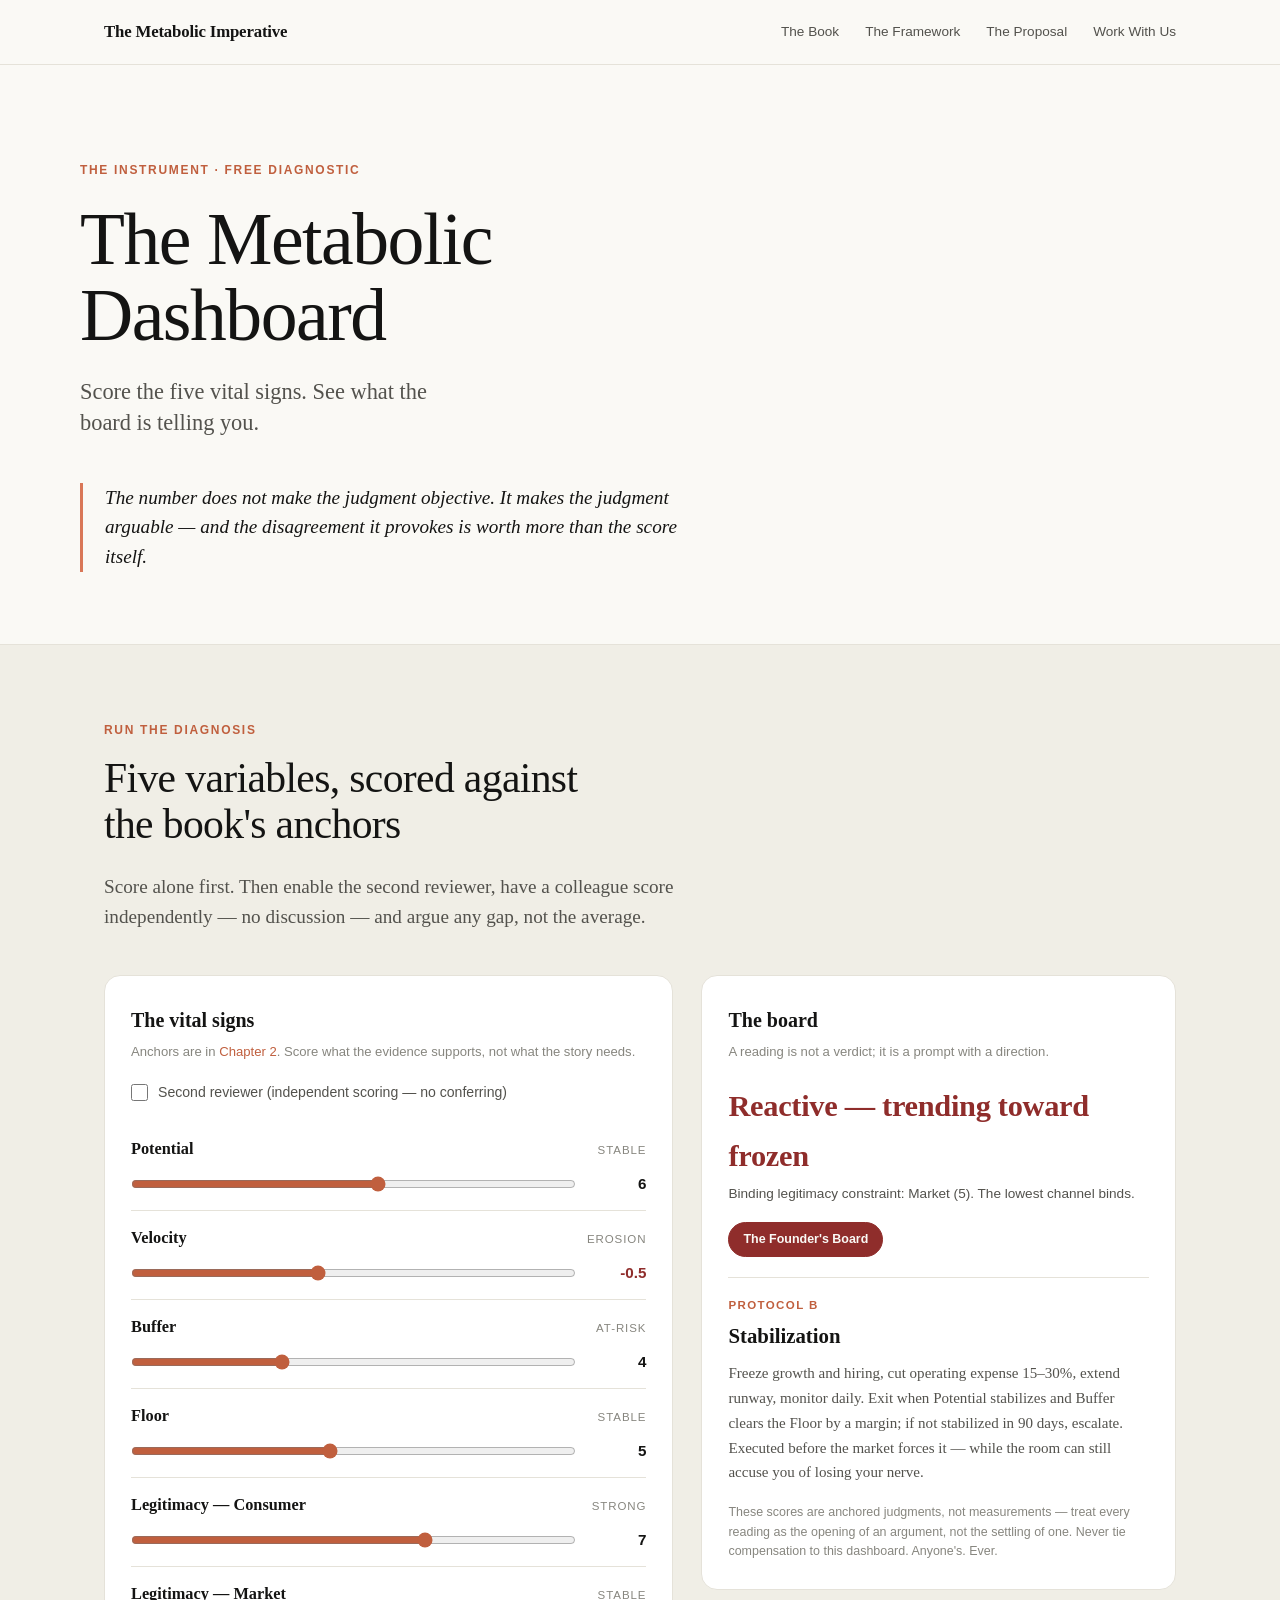
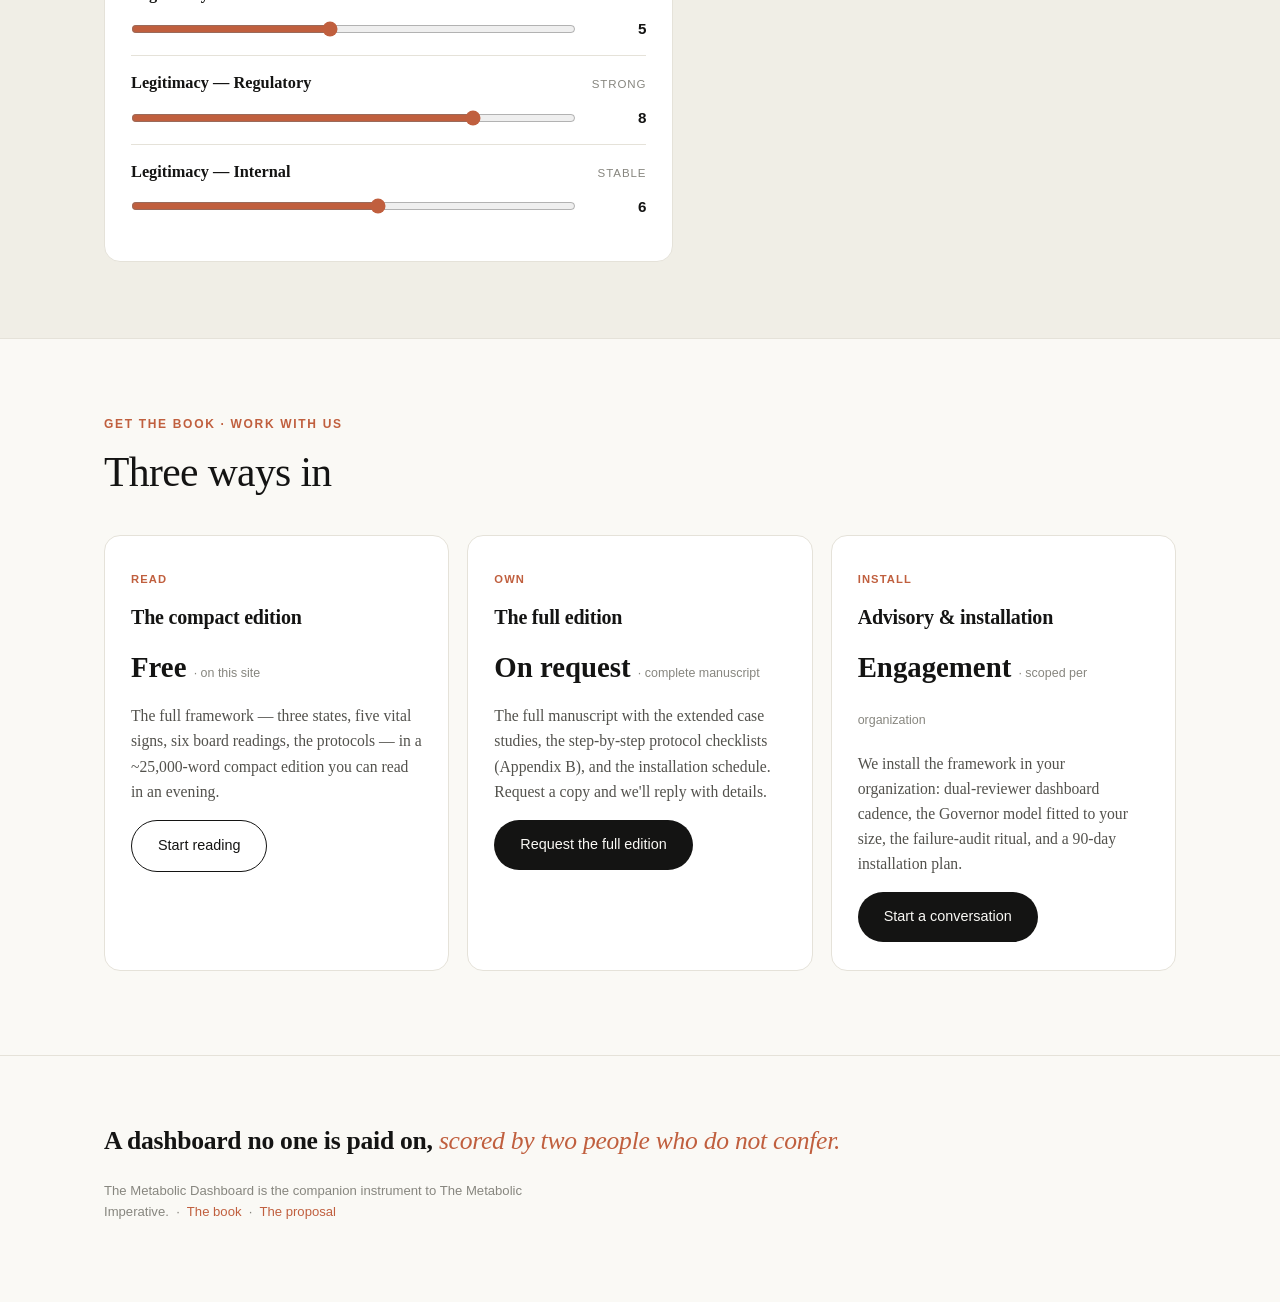
==== dashboard.html @ 69246585 "Add interactive Metabolic Dashboard and offers section New dashboard.html implements the book's inst" ====
<!DOCTYPE html>
<html lang="en">
<head>
<meta charset="UTF-8">
<meta name="viewport" content="width=device-width, initial-scale=1.0">
<title>The Metabolic Dashboard — The Metabolic Imperative</title>
<meta name="description" content="Score the five vital signs, see the board readings the scores produce, and get the protocol the framework suggests — with dual-reviewer gap detection.">
<link rel="stylesheet" href="style.css">
</head>
<body>

<nav>
  <div class="nav-inner">
    <a class="wordmark" href="index.html">The Metabolic Imperative</a>
    <div class="nav-links">
      <a href="index.html">The Book</a>
      <a href="index.html#diagnosis">The Framework</a>
      <a href="proposal.html">The Proposal</a>
      <a href="#work">Work With Us</a>
    </div>
  </div>
</nav>

<header class="hero wrap" id="top">
  <div class="eyebrow">The instrument · free diagnostic</div>
  <h1>The Metabolic Dashboard</h1>
  <p class="hero-sub">Score the five vital signs. See what the board is telling you.</p>
  <div class="hero-epigraph">
    The number does not make the judgment objective. It makes the judgment arguable — and the disagreement
    it provokes is worth more than the score itself.
  </div>
</header>

<section class="band">
  <div class="wrap">
    <div class="part-label">Run the diagnosis</div>
    <h2>Five variables, scored against the book's anchors</h2>
    <p class="lede quiet">Score alone first. Then enable the second reviewer, have a colleague score
    independently — no discussion — and argue any gap, not the average.</p>

    <div class="tool-layout">
      <div class="tool-panel">
        <h4>The vital signs</h4>
        <p class="hint">Anchors are in <a href="index.html#diagnosis">Chapter 2</a>. Score what the evidence
        supports, not what the story needs.</p>
        <div class="toggle-row">
          <input type="checkbox" id="dualToggle">
          <label for="dualToggle">Second reviewer (independent scoring — no conferring)</label>
        </div>
        <div id="sliders"></div>
      </div>

      <div>
        <div class="tool-panel">
          <h4>The board</h4>
          <p class="hint">A reading is not a verdict; it is a prompt with a direction.</p>
          <div class="result-state" id="stateLine">—</div>
          <p class="result-sub" id="stateSub"></p>
          <div class="chips" id="readings"></div>
          <div class="proto-box">
            <div class="proto-name" id="protoName">Protocol</div>
            <div class="proto-title" id="protoTitle">—</div>
            <p id="protoText"></p>
          </div>
          <div class="proto-box" id="gapBox" style="display:none;">
            <div class="proto-name">The instrument</div>
            <div class="proto-title">Argue the gap, not the average</div>
            <p id="gapText"></p>
          </div>
          <p class="tool-disclaimer">These scores are anchored judgments, not measurements — treat every
          reading as the opening of an argument, not the settling of one. Never tie compensation to this
          dashboard. Anyone's. Ever.</p>
        </div>
      </div>
    </div>
  </div>
</section>

<section id="work">
  <div class="wrap">
    <div class="part-label">Get the book · work with us</div>
    <h2>Three ways in</h2>
    <div class="grid-3">
      <div class="card">
        <span class="tag">Read</span>
        <h4>The compact edition</h4>
        <div class="offer-price">Free <small>· on this site</small></div>
        <p>The full framework — three states, five vital signs, six board readings, the protocols — in a
        ~25,000-word compact edition you can read in an evening.</p>
        <a class="btn btn-ghost" href="index.html">Start reading</a>
      </div>
      <div class="card">
        <span class="tag">Own</span>
        <h4>The full edition</h4>
        <div class="offer-price">On request <small>· complete manuscript</small></div>
        <p>The full manuscript with the extended case studies, the step-by-step protocol checklists
        (Appendix B), and the installation schedule. Request a copy and we'll reply with details.</p>
        <a class="btn btn-primary" href="mailto:kamilkhalil328@gmail.com?subject=The%20Metabolic%20Imperative%20—%20full%20edition%20request">Request the full edition</a>
      </div>
      <div class="card">
        <span class="tag">Install</span>
        <h4>Advisory &amp; installation</h4>
        <div class="offer-price">Engagement <small>· scoped per organization</small></div>
        <p>We install the framework in your organization: dual-reviewer dashboard cadence, the Governor
        model fitted to your size, the failure-audit ritual, and a 90-day installation plan.</p>
        <a class="btn btn-primary" href="mailto:kamilkhalil328@gmail.com?subject=Metabolic%20advisory%20—%20installation%20inquiry">Start a conversation</a>
      </div>
    </div>
  </div>
</section>

<footer>
  <div class="wrap">
    <div class="fin">A dashboard no one is paid on, <em>scored by two people who do not confer.</em></div>
    <p class="foot-meta">The Metabolic Dashboard is the companion instrument to The Metabolic Imperative.
    &nbsp;·&nbsp; <a href="index.html">The book</a> &nbsp;·&nbsp; <a href="proposal.html">The proposal</a></p>
  </div>
</footer>

<script>
(function () {
  var VARS = [
    { id: 'potential',  name: 'Potential',              min: 1,  max: 10, step: 0.5, init: 6,    words: { 2: 'Critical', 4: 'At-risk', 6: 'Stable', 8: 'Strong', 10: 'Generative' } },
    { id: 'velocity',   name: 'Velocity',               min: -3, max: 3,  step: 0.5, init: -0.5, words: { '-3': 'Collapse', '-2': 'Decline', '-1': 'Erosion', 0: 'Flat', 1: 'Improvement', 2: 'Compounding', 3: 'Escape' } },
    { id: 'buffer',     name: 'Buffer',                 min: 1,  max: 10, step: 0.5, init: 4,    words: { 2: 'Critical', 4: 'At-risk', 6: 'Stable', 8: 'Strong', 10: 'Generative' } },
    { id: 'floor',      name: 'Floor',                  min: 1,  max: 10, step: 0.5, init: 5,    words: { 2: 'Critical', 4: 'At-risk', 6: 'Stable', 8: 'Strong', 10: 'Generative' } },
    { id: 'consumer',   name: 'Legitimacy — Consumer',  min: 1,  max: 10, step: 0.5, init: 7,    words: { 2: 'Critical', 4: 'At-risk', 6: 'Stable', 8: 'Strong', 10: 'Generative' } },
    { id: 'market',     name: 'Legitimacy — Market',    min: 1,  max: 10, step: 0.5, init: 5,    words: { 2: 'Critical', 4: 'At-risk', 6: 'Stable', 8: 'Strong', 10: 'Generative' } },
    { id: 'regulatory', name: 'Legitimacy — Regulatory', min: 1, max: 10, step: 0.5, init: 8,    words: { 2: 'Critical', 4: 'At-risk', 6: 'Stable', 8: 'Strong', 10: 'Generative' } },
    { id: 'internal',   name: 'Legitimacy — Internal',  min: 1,  max: 10, step: 0.5, init: 6,    words: { 2: 'Critical', 4: 'At-risk', 6: 'Stable', 8: 'Strong', 10: 'Generative' } }
  ];

  var READINGS = [
    { id: 'quiet',   name: 'The Quiet Death',           test: function (s) { return s.potential >= 7 && s.velocity < 0; },
      note: 'High Potential, negative Velocity — every number except one says you are winning.' },
    { id: 'gilded',  name: 'The Gilded Trap',           test: function (s) { return s.buffer >= 7 && s.floor <= 4; },
      note: 'Strong Buffer, weak Floor — cash-rich and structurally unable to shrink.' },
    { id: 'hollow',  name: 'The Hollow Board',          test: function (s) { return Math.min(s.consumer, s.market, s.regulatory) >= 6 && s.internal <= 5; },
      note: 'External channels strong, Internal sliding — your own people reprice you first.' },
    { id: 'vector',  name: 'Velocity Without a Vector', test: function (s) { return s.velocity > 0 && s.market <= 4; },
      note: 'Motion the environment is not buying. Speed is only a virtue in a direction.' },
    { id: 'founder', name: "The Founder's Board",       test: function (s) { return s.potential >= 5 && s.potential <= 6.5 && s.velocity < 0 && s.velocity >= -1 && s.buffer <= 4.5 && s.floor >= 4 && s.floor <= 6; },
      note: 'Nothing on it forces action; everything on it permits decline.' }
  ];

  var sliders = document.getElementById('sliders');
  var dual = document.getElementById('dualToggle');

  VARS.forEach(function (v) {
    var row = document.createElement('div');
    row.className = 'slider-row';
    row.innerHTML =
      '<div class="slider-head"><label for="' + v.id + '_a">' + v.name + '</label>' +
      '<span class="anchor-word" id="' + v.id + '_word"></span></div>' +
      '<div class="slider-pair"><input type="range" id="' + v.id + '_a" min="' + v.min + '" max="' + v.max +
      '" step="' + v.step + '" value="' + v.init + '" aria-label="' + v.name + ' — reviewer A">' +
      '<span class="val" id="' + v.id + '_a_val"></span></div>' +
      '<div class="slider-pair b-row" id="' + v.id + '_b_row" hidden>' +
      '<input type="range" id="' + v.id + '_b" min="' + v.min + '" max="' + v.max +
      '" step="' + v.step + '" value="' + v.init + '" aria-label="' + v.name + ' — reviewer B">' +
      '<span class="val" id="' + v.id + '_b_val"></span></div>' +
      '<div class="gap-flag" id="' + v.id + '_gap"></div>';
    sliders.appendChild(row);
  });

  function anchorWord(v, x) {
    if (v.id === 'velocity') {
      var k = x < 0 ? String(Math.ceil(x)) : String(Math.floor(x));
      if (x < 0 && x > -1) k = '-1';
      return v.words[k] || '';
    }
    var band = Math.min(10, 2 * Math.ceil(x / 2));
    return v.words[band] || '';
  }

  function fmt(x) { return (x > 0 && arguments[1] === 'vel' ? '+' : '') + x; }

  function scores(suffix) {
    var s = {};
    VARS.forEach(function (v) { s[v.id] = parseFloat(document.getElementById(v.id + '_' + suffix).value); });
    return s;
  }

  function classify(s) {
    var legit = [s.consumer, s.market, s.regulatory, s.internal];
    var weakChannels = legit.filter(function (x) { return x <= 4; }).length;
    // Protocol C is a conjunction: Buffer at/below Floor level AND negative Velocity AND >=2 legitimacy channels failing
    if (s.buffer <= 3 && s.velocity < 0 && weakChannels >= 2) {
      return { proto: 'C', title: 'Restructuring', state: 'Frozen — or nearly',
        text: 'All three triggers hold jointly. Sever non-essential components, migrate the core to a leaner architecture, rebuild from the reduced base. Protocol C is not bankruptcy — it is the release of the metabolic organization trapped inside the frozen one.' };
    }
    if (s.velocity < 0 && (s.buffer <= 5 || weakChannels >= 1)) {
      return { proto: 'B', title: 'Stabilization', state: 'Reactive — trending toward frozen',
        text: 'Freeze growth and hiring, cut operating expense 15–30%, extend runway, monitor daily. Exit when Potential stabilizes and Buffer clears the Floor by a margin; if not stabilized in 90 days, escalate. Executed before the market forces it — while the room can still accuse you of losing your nerve.' };
    }
    if (s.velocity < 0) {
      return { proto: 'B', title: 'Stabilization (watch)', state: 'Reactive',
        text: 'Velocity is negative but buffers hold. The default says stabilize — and the default is not a law: sometimes negative Velocity calls for investment, not retrenchment. The Governor’s real job is to know when the default is wrong.' };
    }
    return { proto: 'A', title: 'Routine Maintenance', state: 'Metabolic — if you keep paying for it',
      text: 'Monitor weekly, audit every significant deviation, hold buffers at target, invest a fixed 20% in exploratory capability. In Protocol A, discipline is the objective, not growth. This is the hardest thing to believe when nothing is on fire.' };
  }

  function render() {
    var dualOn = dual.checked;
    var a = scores('a');

    VARS.forEach(function (v) {
      var av = a[v.id];
      var aEl = document.getElementById(v.id + '_a_val');
      aEl.textContent = (dualOn ? 'A ' : '') + (v.id === 'velocity' && av > 0 ? '+' : '') + av;
      aEl.className = 'val' + (av < 0 ? ' neg' : '');
      document.getElementById(v.id + '_word').textContent = anchorWord(v, av);
      document.getElementById(v.id + '_b_row').hidden = !dualOn;
      var gapEl = document.getElementById(v.id + '_gap');
      if (dualOn) {
        var bv = parseFloat(document.getElementById(v.id + '_b').value);
        var bEl = document.getElementById(v.id + '_b_val');
        bEl.textContent = 'B ' + (v.id === 'velocity' && bv > 0 ? '+' : '') + bv;
        bEl.className = 'val' + (bv < 0 ? ' neg' : '');
        var gap = Math.abs(av - bv);
        var threshold = v.id === 'velocity' ? 1.5 : 2;
        if (gap > threshold) {
          gapEl.textContent = 'Gap of ' + gap + ' — the most important data point in the room. You are watching different evidence.';
          gapEl.className = 'gap-flag on';
        } else { gapEl.className = 'gap-flag'; }
      } else { gapEl.className = 'gap-flag'; }
    });

    var result = classify(a);
    var stateLine = document.getElementById('stateLine');
    stateLine.innerHTML = result.proto === 'A' ? result.state
      : '<span class="crimson-text">' + result.state + '</span>';
    var legitVals = { Consumer: a.consumer, Market: a.market, Regulatory: a.regulatory, Internal: a.internal };
    var binding = Object.keys(legitVals).sort(function (x, y) { return legitVals[x] - legitVals[y]; })[0];
    document.getElementById('stateSub').textContent =
      'Binding legitimacy constraint: ' + binding + ' (' + legitVals[binding] + '). The lowest channel binds.';

    var chips = document.getElementById('readings');
    chips.innerHTML = '';
    var any = false;
    READINGS.forEach(function (r) {
      if (r.test(a)) {
        any = true;
        var c = document.createElement('span');
        c.className = 'chip on';
        c.textContent = r.name;
        c.title = r.note;
        chips.appendChild(c);
      }
    });
    if (!any) {
      var c = document.createElement('span');
      c.className = 'chip good';
      c.textContent = 'No named death pattern on the board';
      chips.appendChild(c);
    }

    document.getElementById('protoName').textContent = 'Protocol ' + result.proto;
    document.getElementById('protoTitle').textContent = result.title;
    document.getElementById('protoText').textContent = result.text;

    var gapBox = document.getElementById('gapBox');
    if (dualOn) {
      var b = scores('b');
      var gaps = VARS.filter(function (v) {
        return Math.abs(a[v.id] - b[v.id]) > (v.id === 'velocity' ? 1.5 : 2);
      }).map(function (v) { return v.name; });
      if (gaps.length) {
        gapBox.style.display = '';
        document.getElementById('gapText').textContent =
          'Large gaps on: ' + gaps.join(', ') + '. Do not average them. The goal of the argument is to make both underlying theories of the organization explicit enough to test.';
      } else {
        gapBox.style.display = '';
        document.getElementById('gapText').textContent =
          'Reviewers land close on every variable. Remember: a framework that produces perfect agreement produces nothing — if you already see the same thing, you did not need the instrument today.';
      }
    } else { gapBox.style.display = 'none'; }
  }

  sliders.addEventListener('input', render);
  dual.addEventListener('change', render);
  render();
})();
</script>

</body>
</html>
---- style.css ----
:root {
    --bg: #faf9f5;
    --bg-alt: #f0eee6;
    --card: #ffffff;
    --ink: #141413;
    --ink-2: #53524d;
    --muted: #87867f;
    --border: #e5e2d9;
    --clay: #d97757;
    --clay-dark: #c05f3e;
    --crimson: #8f2d2b;
    --serif: "Tiempos Text", Georgia, "Times New Roman", serif;
    --sans: "Styrene B", -apple-system, BlinkMacSystemFont, "Segoe UI", Helvetica, Arial, sans-serif;
    --mono: "SF Mono", ui-monospace, "Cascadia Code", Menlo, Consolas, monospace;
  }
  * { margin: 0; padding: 0; box-sizing: border-box; }
  html { scroll-behavior: smooth; scroll-padding-top: 84px; }
  body {
    background: var(--bg);
    color: var(--ink);
    font-family: var(--serif);
    font-size: 1.0625rem;
    line-height: 1.65;
    -webkit-font-smoothing: antialiased;
  }
  ::selection { background: #f3d9ce; }

  .wrap { max-width: 1120px; margin: 0 auto; padding: 0 24px; }
  .prose { max-width: 720px; }
  .prose p + p { margin-top: 1.1em; }
  a { color: var(--clay-dark); text-decoration: none; }
  a:hover { text-decoration: underline; }

  /* ---------- Nav ---------- */
  nav {
    position: sticky; top: 0; z-index: 50;
    background: rgba(250, 249, 245, 0.92);
    backdrop-filter: blur(10px);
    border-bottom: 1px solid var(--border);
  }
  .nav-inner {
    max-width: 1120px; margin: 0 auto; padding: 0 24px;
    height: 64px; display: flex; align-items: center; justify-content: space-between; gap: 16px;
  }
  .wordmark { font-family: var(--serif); font-weight: 700; font-size: 1.05rem; color: var(--ink); letter-spacing: -0.01em; white-space: nowrap; }
  .wordmark:hover { text-decoration: none; }
  .nav-links { display: flex; gap: 26px; font-family: var(--sans); font-size: 0.85rem; }
  .nav-links a { color: var(--ink-2); }
  .nav-links a:hover { color: var(--ink); text-decoration: none; }
  @media (max-width: 720px) { .nav-links { display: none; } }

  /* ---------- Hero ---------- */
  header.hero { padding: 96px 0 72px; }
  .hero-byline { margin-top: 18px; font-family: var(--sans); font-size: 0.92rem; color: var(--ink-2); }
  .hero-byline strong { color: var(--ink); font-weight: 600; }

  /* ---------- Proposal meta & outline ---------- */
  .meta-list {
    margin-top: 40px; max-width: 660px;
    background: var(--card); border: 1px solid var(--border); border-radius: 16px;
    padding: 10px 26px;
  }
  .meta-row {
    display: grid; grid-template-columns: 160px 1fr; gap: 16px;
    padding: 13px 0; border-bottom: 1px solid var(--border); font-size: 0.95rem;
  }
  .meta-row:last-child { border-bottom: none; }
  .meta-row dt {
    font-family: var(--sans); font-size: 0.72rem; letter-spacing: 0.1em;
    text-transform: uppercase; color: var(--muted); font-weight: 600; padding-top: 3px;
  }
  .meta-row dd { color: var(--ink); }
  @media (max-width: 560px) { .meta-row { grid-template-columns: 1fr; gap: 2px; } }
  .outline { margin: 36px 0 8px; max-width: 780px; }
  .outline-part {
    font-family: var(--sans); font-size: 0.75rem; letter-spacing: 0.14em;
    text-transform: uppercase; color: var(--clay-dark); font-weight: 600; margin: 34px 0 6px;
  }
  .outline-item { border-top: 1px solid var(--border); padding: 16px 0; }
  .outline-item h5 { font-family: var(--serif); font-size: 1.08rem; font-weight: 600; margin-bottom: 3px; }
  .outline-item p { font-size: 0.95rem; color: var(--ink-2); }
  .checklist { margin: 30px 0 8px; max-width: 720px; display: grid; gap: 12px; list-style: none; }
  .checklist li {
    position: relative; padding-left: 32px; font-size: 1rem; color: var(--ink-2); line-height: 1.6;
  }
  .checklist li::before {
    content: ""; position: absolute; left: 0; top: 7px;
    width: 14px; height: 14px; border-radius: 50%;
    background: var(--clay); opacity: 0.9;
  }
  .checklist li strong { color: var(--ink); }
  .eyebrow {
    font-family: var(--sans); font-size: 0.75rem; letter-spacing: 0.14em;
    text-transform: uppercase; color: var(--clay-dark); font-weight: 600; margin-bottom: 20px;
  }
  h1 {
    font-family: var(--serif); font-weight: 500; letter-spacing: -0.02em;
    font-size: clamp(2.6rem, 6.5vw, 4.6rem); line-height: 1.04; max-width: 17ch;
  }
  .hero-sub {
    margin-top: 22px; font-size: clamp(1.15rem, 2.2vw, 1.4rem);
    color: var(--ink-2); max-width: 34ch; line-height: 1.4;
  }
  .hero-epigraph {
    margin-top: 44px; max-width: 620px; border-left: 3px solid var(--clay);
    padding-left: 22px; font-size: 1.2rem; line-height: 1.55; font-style: italic; color: var(--ink);
  }
  .hero-cta { margin-top: 40px; display: flex; gap: 14px; flex-wrap: wrap; }
  .btn {
    font-family: var(--sans); font-size: 0.9rem; font-weight: 500;
    padding: 13px 26px; border-radius: 999px; display: inline-block; transition: all .15s ease;
  }
  .btn:hover { text-decoration: none; }
  .btn-primary { background: var(--ink); color: var(--bg); }
  .btn-primary:hover { background: #33322e; }
  .btn-ghost { border: 1px solid var(--ink); color: var(--ink); }
  .btn-ghost:hover { background: var(--ink); color: var(--bg); }

  /* ---------- Sections ---------- */
  section { padding: 76px 0; }
  section.band { background: var(--bg-alt); border-top: 1px solid var(--border); border-bottom: 1px solid var(--border); }
  .part-label {
    font-family: var(--sans); font-size: 0.75rem; letter-spacing: 0.14em;
    text-transform: uppercase; color: var(--clay-dark); font-weight: 600; margin-bottom: 14px;
  }
  h2 {
    font-family: var(--serif); font-weight: 500; letter-spacing: -0.015em;
    font-size: clamp(1.8rem, 3.6vw, 2.6rem); line-height: 1.12; margin-bottom: 24px; max-width: 24ch;
  }
  h3 {
    font-family: var(--serif); font-weight: 600; font-size: 1.35rem;
    margin: 44px 0 14px; letter-spacing: -0.01em;
  }
  .lede { font-size: 1.2rem; line-height: 1.55; color: var(--ink); max-width: 680px; }
  .quiet { color: var(--ink-2); }

  /* ---------- Cards ---------- */
  .grid-3 { display: grid; grid-template-columns: repeat(3, 1fr); gap: 18px; margin: 40px 0 8px; }
  .grid-2 { display: grid; grid-template-columns: repeat(2, 1fr); gap: 18px; margin: 40px 0 8px; }
  @media (max-width: 860px) { .grid-3, .grid-2 { grid-template-columns: 1fr; } }
  .card {
    background: var(--card); border: 1px solid var(--border); border-radius: 16px;
    padding: 28px 26px;
  }
  .card h4 { font-family: var(--serif); font-size: 1.25rem; font-weight: 600; margin-bottom: 10px; letter-spacing: -0.01em; }
  .card .tag {
    display: inline-block; font-family: var(--sans); font-size: 0.7rem; font-weight: 600;
    letter-spacing: 0.1em; text-transform: uppercase; color: var(--clay-dark); margin-bottom: 12px;
  }
  .card p { font-size: 0.98rem; color: var(--ink-2); line-height: 1.6; }
  .card p strong { color: var(--ink); }
  .card p + p { margin-top: 0.8em; }

  /* ---------- Callout ---------- */
  .callout {
    background: var(--card); border: 1px solid var(--border); border-radius: 16px;
    padding: 36px 38px; max-width: 780px; margin-top: 8px;
  }
  .callout p + p { margin-top: 1em; }
  @media (max-width: 640px) { .callout { padding: 26px 22px; } }

  .pullquote {
    margin: 40px 0; padding: 30px 34px; border-radius: 16px;
    background: var(--ink); color: var(--bg); max-width: 760px;
    font-size: 1.25rem; line-height: 1.5; font-style: italic;
  }
  .pullquote .attr { display: block; margin-top: 12px; font-style: normal; font-family: var(--sans); font-size: 0.8rem; color: #b8b6ad; letter-spacing: 0.06em; text-transform: uppercase; }

  /* ---------- Figures ---------- */
  figure { margin: 44px 0; }
  .fig-frame {
    background: var(--card); border: 1px solid var(--border); border-radius: 16px;
    padding: 28px; overflow-x: auto;
  }
  figure svg { display: block; width: 100%; height: auto; min-width: 560px; }
  figcaption { margin-top: 14px; font-family: var(--sans); font-size: 0.82rem; color: var(--muted); line-height: 1.5; max-width: 680px; }
  figcaption strong { color: var(--ink-2); }

  /* ---------- Vital signs ---------- */
  .sign { border-top: 1px solid var(--border); padding: 30px 0; display: grid; grid-template-columns: 260px 1fr; gap: 28px; }
  @media (max-width: 860px) { .sign { grid-template-columns: 1fr; gap: 10px; } }
  .sign-name { font-family: var(--serif); font-size: 1.5rem; font-weight: 600; letter-spacing: -0.01em; }
  .sign-scale { font-family: var(--sans); font-size: 0.75rem; color: var(--muted); margin-top: 6px; letter-spacing: 0.08em; text-transform: uppercase; }
  .sign-body p { color: var(--ink-2); font-size: 1rem; }
  .sign-body p strong { color: var(--ink); }
  .sign-body p + p { margin-top: 0.8em; }
  .anchors { margin-top: 16px; display: grid; gap: 6px; }
  .anchor { display: grid; grid-template-columns: 118px 1fr; gap: 12px; font-size: 0.88rem; line-height: 1.5; }
  .anchor .a-range { font-family: var(--sans); font-weight: 600; font-size: 0.78rem; color: var(--ink); padding-top: 2px; }
  .anchor .a-text { color: var(--ink-2); }
  .reading-dash {
    font-family: var(--sans); font-size: 0.85rem; margin-top: 16px;
    background: var(--bg-alt); border: 1px solid var(--border); border-radius: 10px;
    padding: 12px 16px; color: var(--ink); display: inline-block;
  }
  .reading-dash b { color: var(--crimson); }

  /* ---------- Dashboard table ---------- */
  .dash-wrap { overflow-x: auto; margin: 40px 0 10px; }
  table.dash {
    border-collapse: collapse; width: 100%; max-width: 640px;
    background: var(--card); border: 1px solid var(--border); border-radius: 16px; overflow: hidden;
    font-family: var(--sans); font-size: 0.92rem;
  }
  table.dash { border-style: hidden; box-shadow: 0 0 0 1px var(--border); border-radius: 16px; }
  .dash th, .dash td { text-align: left; padding: 13px 20px; border-bottom: 1px solid var(--border); }
  .dash th { font-size: 0.72rem; letter-spacing: 0.1em; text-transform: uppercase; color: var(--muted); font-weight: 600; }
  .dash tr:last-child td { border-bottom: none; }
  .dash td.num { font-variant-numeric: tabular-nums; font-weight: 600; }
  .dash td.num.warn { color: var(--crimson); }
  .dash-note { font-family: var(--sans); font-size: 0.82rem; color: var(--muted); margin-top: 12px; max-width: 640px; }

  /* ---------- Stages / steps ---------- */
  .stages { counter-reset: stage; margin: 36px 0 8px; display: grid; gap: 14px; max-width: 780px; }
  .stage {
    background: var(--card); border: 1px solid var(--border); border-radius: 14px;
    padding: 20px 24px 20px 68px; position: relative;
  }
  .stage::before {
    counter-increment: stage; content: counter(stage);
    position: absolute; left: 22px; top: 20px;
    width: 30px; height: 30px; border-radius: 50%;
    background: var(--ink); color: var(--bg);
    font-family: var(--sans); font-size: 0.85rem; font-weight: 600;
    display: flex; align-items: center; justify-content: center;
  }
  .stage h5 { font-family: var(--serif); font-size: 1.08rem; font-weight: 600; margin-bottom: 4px; }
  .stage p { font-size: 0.95rem; color: var(--ink-2); }
  .stage.crimson::before { background: var(--crimson); }

  /* ---------- Q&A highlight ---------- */
  .the-test {
    margin: 44px 0; max-width: 780px;
    border: 1px solid var(--border); border-left: 4px solid var(--clay);
    border-radius: 0 16px 16px 0; background: var(--card); padding: 30px 34px;
  }
  .the-test .q { font-size: 1.35rem; font-style: italic; line-height: 1.45; }
  .the-test .a { margin-top: 14px; font-family: var(--sans); font-size: 0.9rem; color: var(--ink-2); }
  .the-test .a b { color: var(--ink); }

  /* ---------- Footer ---------- */
  footer { border-top: 1px solid var(--border); padding: 64px 0 80px; }
  .fin { font-family: var(--serif); font-size: 1.6rem; font-weight: 600; letter-spacing: -0.01em; }
  .fin em { color: var(--clay-dark); font-weight: 500; }
  .foot-meta { margin-top: 18px; font-family: var(--sans); font-size: 0.82rem; color: var(--muted); max-width: 60ch; line-height: 1.6; }

  .sources { columns: 2; column-gap: 40px; font-size: 0.9rem; color: var(--ink-2); max-width: 900px; margin-top: 8px; }
  .sources p { break-inside: avoid; margin-bottom: 0.9em; }
  @media (max-width: 720px) { .sources { columns: 1; } }

  /* ---------- Dashboard tool ---------- */
  .tool-layout { display: grid; grid-template-columns: 1.2fr 1fr; gap: 28px; margin-top: 44px; align-items: start; }
  @media (max-width: 960px) { .tool-layout { grid-template-columns: 1fr; } }
  .tool-panel { background: var(--card); border: 1px solid var(--border); border-radius: 16px; padding: 28px 26px; }
  .tool-panel h4 { font-family: var(--serif); font-size: 1.25rem; font-weight: 600; margin-bottom: 4px; }
  .tool-panel .hint { font-family: var(--sans); font-size: 0.82rem; color: var(--muted); margin-bottom: 18px; }
  .slider-row { padding: 14px 0; border-top: 1px solid var(--border); }
  .slider-row:first-of-type { border-top: none; }
  .slider-head { display: flex; justify-content: space-between; align-items: baseline; gap: 12px; }
  .slider-head label { font-family: var(--serif); font-weight: 600; font-size: 1.02rem; }
  .slider-head .anchor-word { font-family: var(--sans); font-size: 0.72rem; letter-spacing: 0.08em; text-transform: uppercase; color: var(--muted); }
  .slider-pair { display: grid; grid-template-columns: 1fr 56px; gap: 14px; align-items: center; margin-top: 8px; }
  .slider-pair[hidden] { display: none; }
  .slider-pair.b-row { opacity: 0.95; }
  .slider-pair .who { font-family: var(--sans); font-size: 0.7rem; font-weight: 600; color: var(--muted); }
  input[type="range"] { width: 100%; accent-color: var(--clay-dark); height: 22px; }
  .val { font-family: var(--sans); font-variant-numeric: tabular-nums; font-weight: 600; font-size: 0.95rem; text-align: right; }
  .val.neg { color: var(--crimson); }
  .gap-flag {
    margin-top: 8px; display: none; font-family: var(--sans); font-size: 0.8rem;
    background: #f7e8e0; border: 1px solid #eacdbd; color: var(--clay-dark);
    border-radius: 8px; padding: 7px 12px;
  }
  .gap-flag.on { display: block; }
  .toggle-row { display: flex; align-items: center; gap: 10px; font-family: var(--sans); font-size: 0.88rem; color: var(--ink-2); margin-bottom: 18px; }
  .toggle-row input { accent-color: var(--clay-dark); width: 17px; height: 17px; }
  .result-state { font-family: var(--serif); font-size: 1.9rem; font-weight: 600; letter-spacing: -0.01em; margin: 4px 0 2px; }
  .result-state .crimson-text { color: var(--crimson); }
  .result-sub { font-family: var(--sans); font-size: 0.85rem; color: var(--ink-2); line-height: 1.55; }
  .chips { display: flex; flex-wrap: wrap; gap: 8px; margin: 18px 0 4px; }
  .chip {
    font-family: var(--sans); font-size: 0.78rem; font-weight: 600;
    border-radius: 999px; padding: 6px 14px; border: 1px solid var(--border); color: var(--muted);
  }
  .chip.on { background: var(--crimson); border-color: var(--crimson); color: var(--bg); }
  .chip.good { background: var(--ink); border-color: var(--ink); color: var(--bg); }
  .proto-box { border-top: 1px solid var(--border); margin-top: 20px; padding-top: 18px; }
  .proto-name { font-family: var(--sans); font-size: 0.72rem; letter-spacing: 0.12em; text-transform: uppercase; font-weight: 700; color: var(--clay-dark); }
  .proto-title { font-family: var(--serif); font-size: 1.3rem; font-weight: 600; margin: 4px 0 8px; }
  .proto-box p { font-size: 0.94rem; color: var(--ink-2); }
  .tool-disclaimer { margin-top: 18px; font-family: var(--sans); font-size: 0.78rem; color: var(--muted); line-height: 1.55; }

  /* ---------- Offers ---------- */
  .offer-price { font-family: var(--serif); font-size: 1.8rem; font-weight: 600; margin: 6px 0 12px; }
  .offer-price small { font-family: var(--sans); font-size: 0.78rem; font-weight: 500; color: var(--muted); }
  .card .btn { margin-top: 16px; }
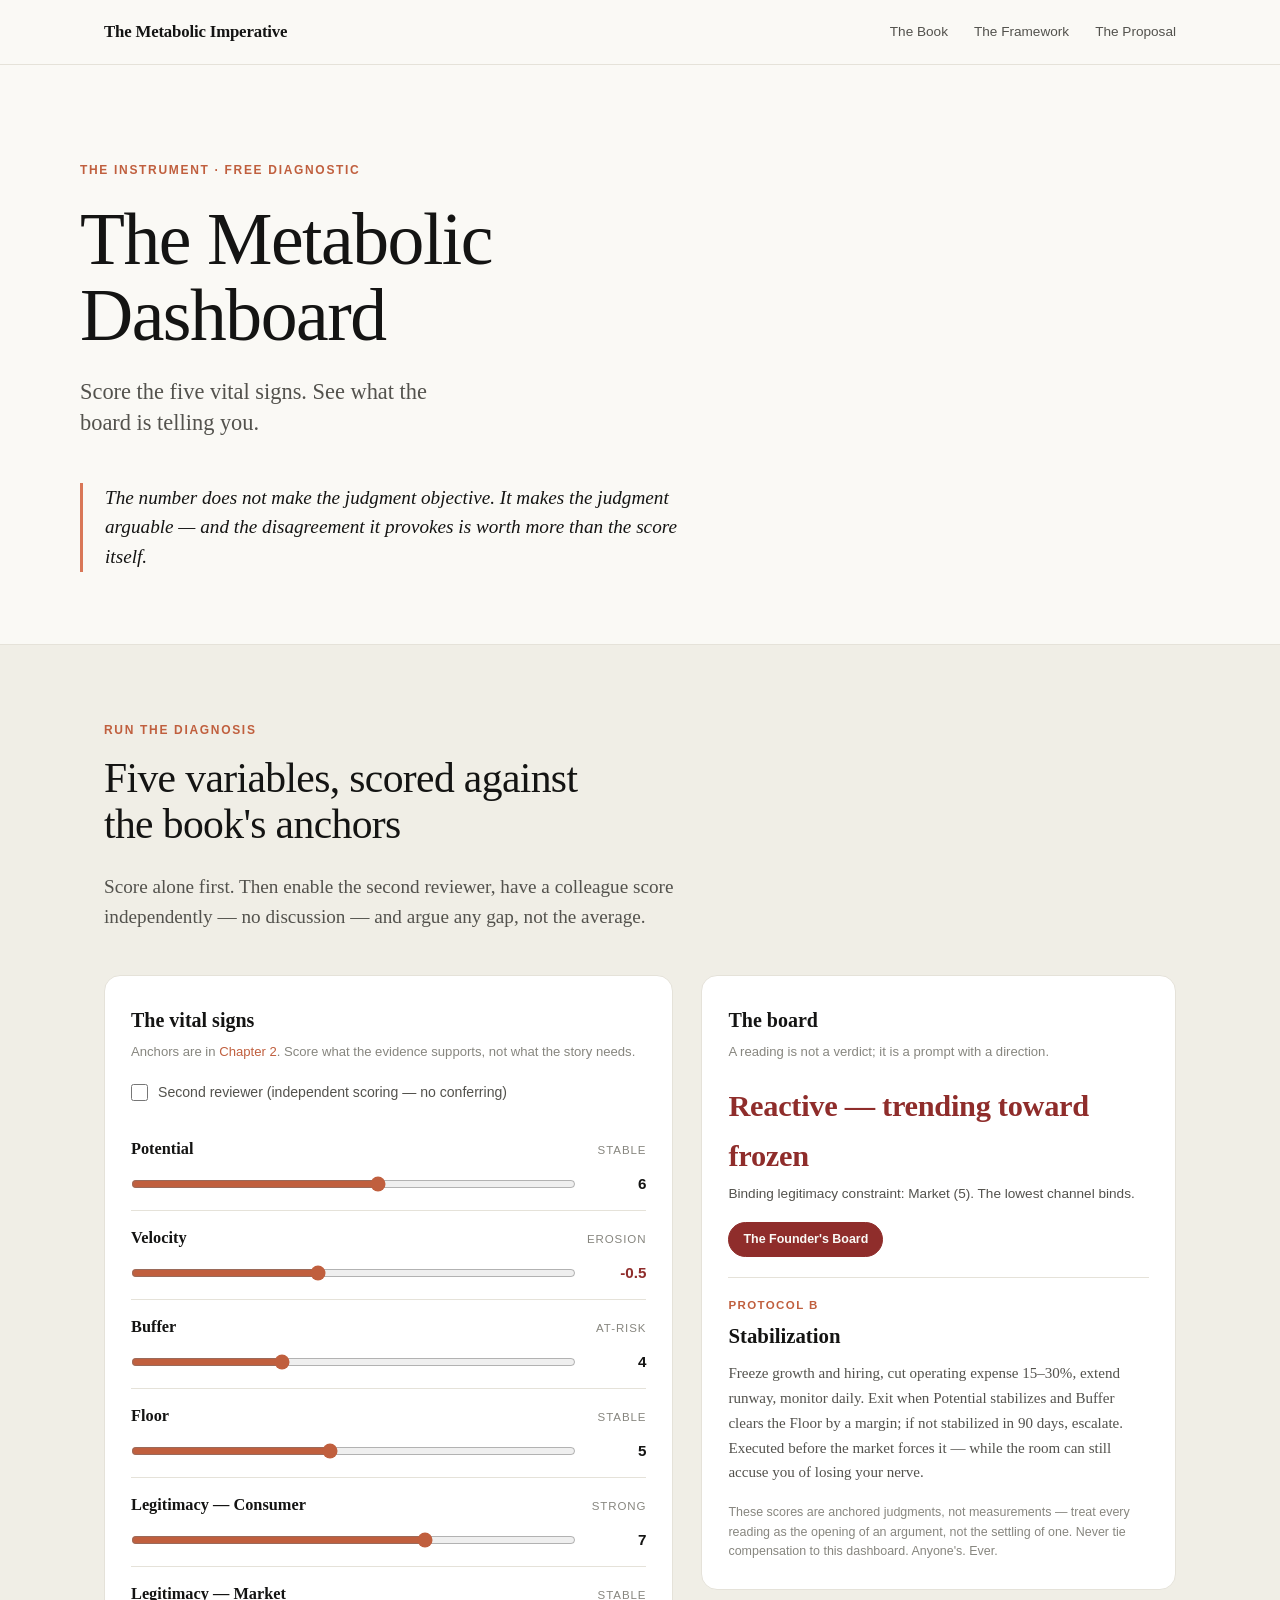
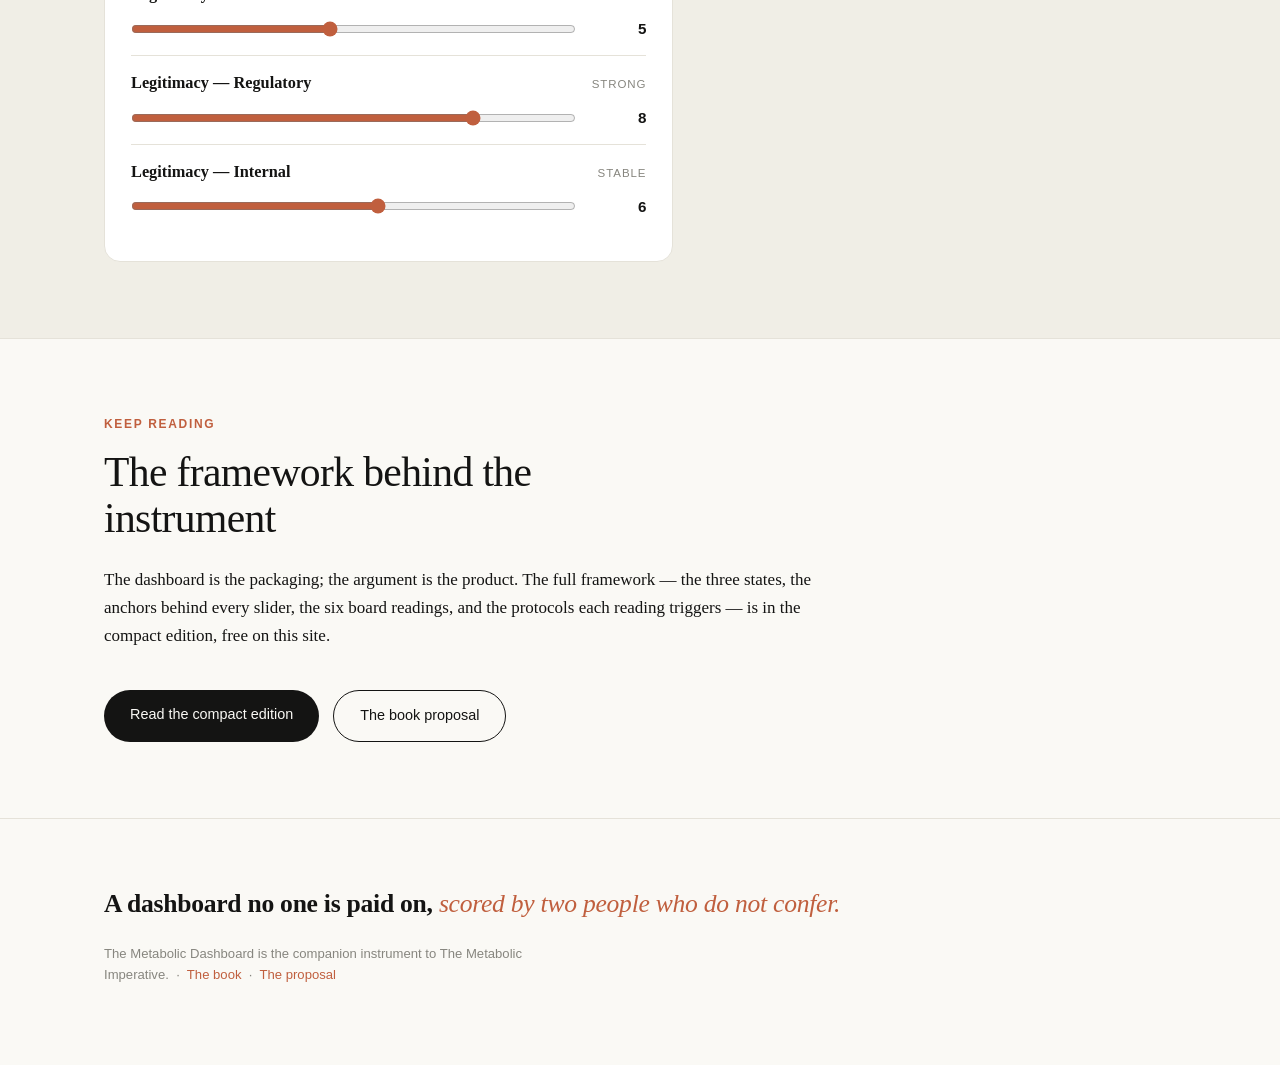
==== commit d2624893: "Remove offers and contact section The dashboard page's pricing cards and contact buttons are gone, r" ====
--- a/dashboard.html
+++ b/dashboard.html
@@ -16,7 +16,6 @@
       <a href="index.html">The Book</a>
       <a href="index.html#diagnosis">The Framework</a>
       <a href="proposal.html">The Proposal</a>
-      <a href="#work">Work With Us</a>
     </div>
   </div>
 </nav>
@@ -76,35 +75,18 @@
   </div>
 </section>
 
-<section id="work">
+<section>
   <div class="wrap">
-    <div class="part-label">Get the book · work with us</div>
-    <h2>Three ways in</h2>
-    <div class="grid-3">
-      <div class="card">
-        <span class="tag">Read</span>
-        <h4>The compact edition</h4>
-        <div class="offer-price">Free <small>· on this site</small></div>
-        <p>The full framework — three states, five vital signs, six board readings, the protocols — in a
-        ~25,000-word compact edition you can read in an evening.</p>
-        <a class="btn btn-ghost" href="index.html">Start reading</a>
-      </div>
-      <div class="card">
-        <span class="tag">Own</span>
-        <h4>The full edition</h4>
-        <div class="offer-price">On request <small>· complete manuscript</small></div>
-        <p>The full manuscript with the extended case studies, the step-by-step protocol checklists
-        (Appendix B), and the installation schedule. Request a copy and we'll reply with details.</p>
-        <a class="btn btn-primary" href="mailto:kamilkhalil328@gmail.com?subject=The%20Metabolic%20Imperative%20—%20full%20edition%20request">Request the full edition</a>
-      </div>
-      <div class="card">
-        <span class="tag">Install</span>
-        <h4>Advisory &amp; installation</h4>
-        <div class="offer-price">Engagement <small>· scoped per organization</small></div>
-        <p>We install the framework in your organization: dual-reviewer dashboard cadence, the Governor
-        model fitted to your size, the failure-audit ritual, and a 90-day installation plan.</p>
-        <a class="btn btn-primary" href="mailto:kamilkhalil328@gmail.com?subject=Metabolic%20advisory%20—%20installation%20inquiry">Start a conversation</a>
-      </div>
+    <div class="part-label">Keep reading</div>
+    <h2>The framework behind the instrument</h2>
+    <div class="prose">
+      <p>The dashboard is the packaging; the argument is the product. The full framework — the three states,
+      the anchors behind every slider, the six board readings, and the protocols each reading triggers — is in
+      the compact edition, free on this site.</p>
+    </div>
+    <div class="hero-cta">
+      <a class="btn btn-primary" href="index.html">Read the compact edition</a>
+      <a class="btn btn-ghost" href="proposal.html">The book proposal</a>
     </div>
   </div>
 </section>
